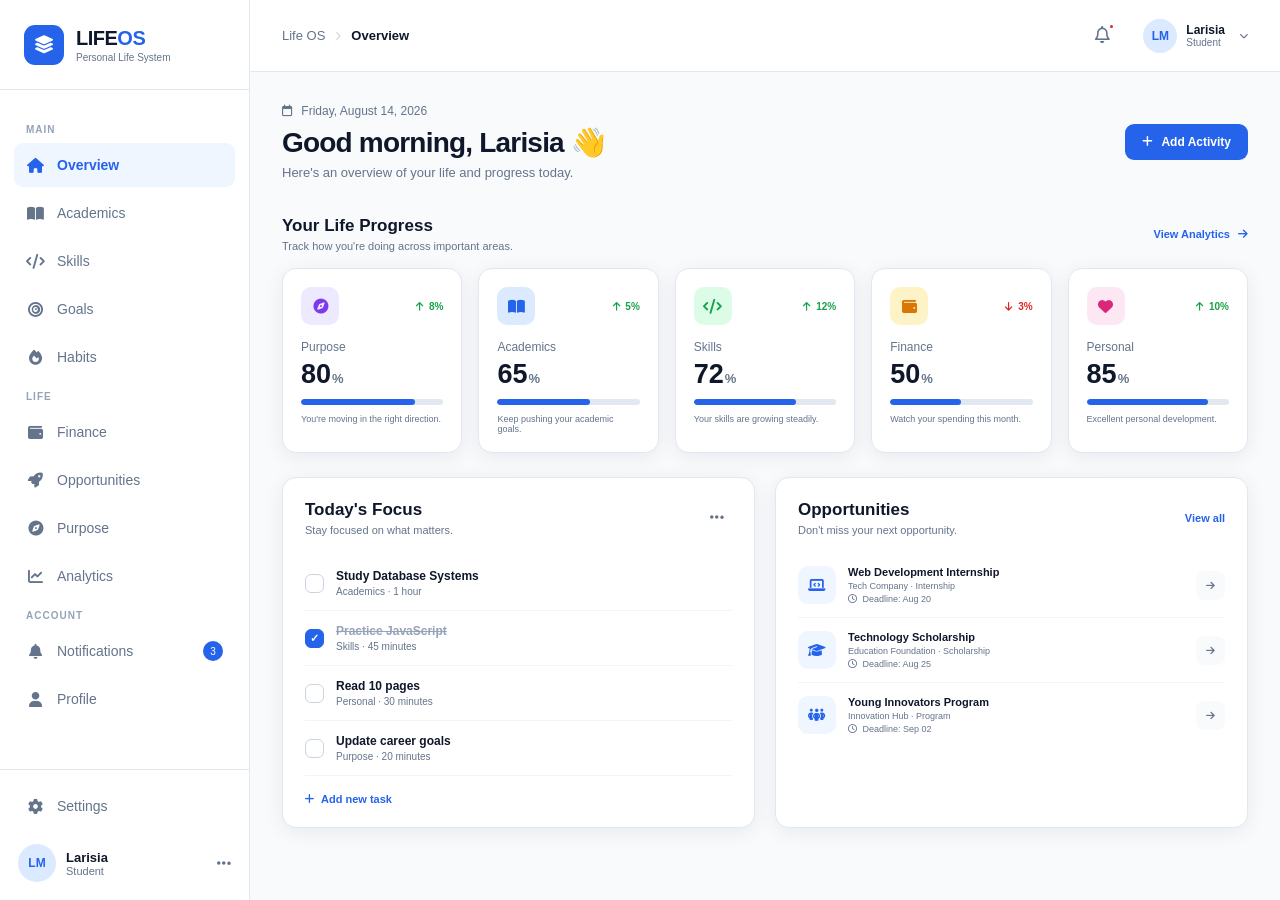
==== index.html @ ad02d50d "feat: create LIFE OS dashboard foundation" ====
<!DOCTYPE html>
<html lang="en">
<head>
    <meta charset="UTF-8">
    <meta name="viewport" content="width=device-width, initial-scale=1.0">

    <title>LIFE OS | Dashboard</title>

    <link rel="stylesheet" href="css/style.css">

    <!-- Icons -->
    <link rel="stylesheet"
          href="https://cdnjs.cloudflare.com/ajax/libs/font-awesome/6.5.2/css/all.min.css">
</head>

<body>

<div class="app">

    <!-- ================= SIDEBAR ================= -->
    <aside class="sidebar" id="sidebar">

        <div class="logo">
            <div class="logo-icon">
                <i class="fa-solid fa-layer-group"></i>
            </div>

            <div>
                <h2>LIFE<span>OS</span></h2>
                <small>Personal Life System</small>
            </div>
        </div>

        <nav class="navigation">

            <p class="nav-title">MAIN</p>

            <a href="#" class="nav-item active">
                <i class="fa-solid fa-house"></i>
                <span>Overview</span>
            </a>

            <a href="#" class="nav-item">
                <i class="fa-solid fa-book-open"></i>
                <span>Academics</span>
            </a>

            <a href="#" class="nav-item">
                <i class="fa-solid fa-code"></i>
                <span>Skills</span>
            </a>

            <a href="#" class="nav-item">
                <i class="fa-solid fa-bullseye"></i>
                <span>Goals</span>
            </a>

            <a href="#" class="nav-item">
                <i class="fa-solid fa-fire"></i>
                <span>Habits</span>
            </a>

            <p class="nav-title">LIFE</p>

            <a href="#" class="nav-item">
                <i class="fa-solid fa-wallet"></i>
                <span>Finance</span>
            </a>

            <a href="#" class="nav-item">
                <i class="fa-solid fa-rocket"></i>
                <span>Opportunities</span>
            </a>

            <a href="#" class="nav-item">
                <i class="fa-solid fa-compass"></i>
                <span>Purpose</span>
            </a>

            <a href="#" class="nav-item">
                <i class="fa-solid fa-chart-line"></i>
                <span>Analytics</span>
            </a>

            <p class="nav-title">ACCOUNT</p>

            <a href="#" class="nav-item">
                <i class="fa-solid fa-bell"></i>
                <span>Notifications</span>
                <span class="notification-count">3</span>
            </a>

            <a href="#" class="nav-item">
                <i class="fa-solid fa-user"></i>
                <span>Profile</span>
            </a>

        </nav>

        <div class="sidebar-bottom">

            <a href="#" class="nav-item">
                <i class="fa-solid fa-gear"></i>
                <span>Settings</span>
            </a>

            <div class="user-mini">

                <div class="avatar">
                    LM
                </div>

                <div class="user-info">
                    <strong>Larisia</strong>
                    <span>Student</span>
                </div>

                <i class="fa-solid fa-ellipsis"></i>

            </div>

        </div>

    </aside>


    <!-- ================= MAIN ================= -->

    <main class="main-content">

        <!-- TOPBAR -->

        <header class="topbar">

            <button class="menu-btn" id="menuBtn">
                <i class="fa-solid fa-bars"></i>
            </button>

            <div class="breadcrumb">
                <span>Life OS</span>
                <i class="fa-solid fa-chevron-right"></i>
                <strong>Overview</strong>
            </div>

            <div class="topbar-actions">

                <button class="icon-btn">
                    <i class="fa-regular fa-bell"></i>
                    <span class="notification-dot"></span>
                </button>

                <div class="top-profile">

                    <div class="avatar">
                        LM
                    </div>

                    <div>
                        <strong>Larisia</strong>
                        <small>Student</small>
                    </div>

                    <i class="fa-solid fa-chevron-down"></i>

                </div>

            </div>

        </header>


        <!-- ================= PAGE CONTENT ================= -->

        <section class="dashboard">

            <!-- WELCOME -->

            <div class="welcome-section">

                <div>
                    <p class="date">
                        <i class="fa-regular fa-calendar"></i>
                        Friday, August 14, 2026
                    </p>

                    <h1>Good morning, Larisia 👋</h1>

                    <p class="welcome-text">
                        Here's an overview of your life and progress today.
                    </p>
                </div>

                <button class="primary-btn">
                    <i class="fa-solid fa-plus"></i>
                    Add Activity
                </button>

            </div>


            <!-- LIFE PROGRESS -->

            <div class="section-heading">

                <div>
                    <h2>Your Life Progress</h2>
                    <p>Track how you're doing across important areas.</p>
                </div>

                <button class="view-btn">
                    View Analytics
                    <i class="fa-solid fa-arrow-right"></i>
                </button>

            </div>


            <div class="progress-grid">

                <!-- PURPOSE -->

                <div class="progress-card">

                    <div class="card-top">
                        <div class="card-icon purpose">
                            <i class="fa-solid fa-compass"></i>
                        </div>

                        <span class="trend positive">
                            <i class="fa-solid fa-arrow-up"></i>
                            8%
                        </span>
                    </div>

                    <h3>Purpose</h3>

                    <div class="percentage">
                        80<span>%</span>
                    </div>

                    <div class="progress-bar">
                        <div style="width: 80%;"></div>
                    </div>

                    <p>You're moving in the right direction.</p>

                </div>


                <!-- ACADEMICS -->

                <div class="progress-card">

                    <div class="card-top">
                        <div class="card-icon academics">
                            <i class="fa-solid fa-book-open"></i>
                        </div>

                        <span class="trend positive">
                            <i class="fa-solid fa-arrow-up"></i>
                            5%
                        </span>
                    </div>

                    <h3>Academics</h3>

                    <div class="percentage">
                        65<span>%</span>
                    </div>

                    <div class="progress-bar">
                        <div style="width: 65%;"></div>
                    </div>

                    <p>Keep pushing your academic goals.</p>

                </div>


                <!-- SKILLS -->

                <div class="progress-card">

                    <div class="card-top">
                        <div class="card-icon skills">
                            <i class="fa-solid fa-code"></i>
                        </div>

                        <span class="trend positive">
                            <i class="fa-solid fa-arrow-up"></i>
                            12%
                        </span>
                    </div>

                    <h3>Skills</h3>

                    <div class="percentage">
                        72<span>%</span>
                    </div>

                    <div class="progress-bar">
                        <div style="width: 72%;"></div>
                    </div>

                    <p>Your skills are growing steadily.</p>

                </div>


                <!-- FINANCE -->

                <div class="progress-card">

                    <div class="card-top">
                        <div class="card-icon finance">
                            <i class="fa-solid fa-wallet"></i>
                        </div>

                        <span class="trend negative">
                            <i class="fa-solid fa-arrow-down"></i>
                            3%
                        </span>
                    </div>

                    <h3>Finance</h3>

                    <div class="percentage">
                        50<span>%</span>
                    </div>

                    <div class="progress-bar">
                        <div style="width: 50%;"></div>
                    </div>

                    <p>Watch your spending this month.</p>

                </div>


                <!-- PERSONAL -->

                <div class="progress-card">

                    <div class="card-top">
                        <div class="card-icon personal">
                            <i class="fa-solid fa-heart"></i>
                        </div>

                        <span class="trend positive">
                            <i class="fa-solid fa-arrow-up"></i>
                            10%
                        </span>
                    </div>

                    <h3>Personal</h3>

                    <div class="percentage">
                        85<span>%</span>
                    </div>

                    <div class="progress-bar">
                        <div style="width: 85%;"></div>
                    </div>

                    <p>Excellent personal development.</p>

                </div>

            </div>


            <!-- LOWER GRID -->

            <div class="content-grid">


                <!-- TODAY'S FOCUS -->

                <div class="dashboard-card tasks-card">

                    <div class="card-heading">

                        <div>
                            <h2>Today's Focus</h2>
                            <p>Stay focused on what matters.</p>
                        </div>

                        <button class="more-btn">
                            <i class="fa-solid fa-ellipsis"></i>
                        </button>

                    </div>


                    <div class="task-list">

                        <label class="task">

                            <input type="checkbox">

                            <span class="custom-check"></span>

                            <div class="task-content">
                                <strong>Study Database Systems</strong>
                                <small>Academics · 1 hour</small>
                            </div>

                        </label>


                        <label class="task completed">

                            <input type="checkbox" checked>

                            <span class="custom-check"></span>

                            <div class="task-content">
                                <strong>Practice JavaScript</strong>
                                <small>Skills · 45 minutes</small>
                            </div>

                        </label>


                        <label class="task">

                            <input type="checkbox">

                            <span class="custom-check"></span>

                            <div class="task-content">
                                <strong>Read 10 pages</strong>
                                <small>Personal · 30 minutes</small>
                            </div>

                        </label>


                        <label class="task">

                            <input type="checkbox">

                            <span class="custom-check"></span>

                            <div class="task-content">
                                <strong>Update career goals</strong>
                                <small>Purpose · 20 minutes</small>
                            </div>

                        </label>

                    </div>

                    <button class="add-task">
                        <i class="fa-solid fa-plus"></i>
                        Add new task
                    </button>

                </div>


                <!-- OPPORTUNITIES -->

                <div class="dashboard-card opportunities-card">

                    <div class="card-heading">

                        <div>
                            <h2>Opportunities</h2>
                            <p>Don't miss your next opportunity.</p>
                        </div>

                        <button class="view-all">
                            View all
                        </button>

                    </div>


                    <div class="opportunity-list">


                        <div class="opportunity">

                            <div class="opportunity-icon">
                                <i class="fa-solid fa-laptop-code"></i>
                            </div>

                            <div class="opportunity-info">
                                <strong>Web Development Internship</strong>
                                <span>Tech Company · Internship</span>
                                <small>
                                    <i class="fa-regular fa-clock"></i>
                                    Deadline: Aug 20
                                </small>
                            </div>

                            <button class="arrow-btn">
                                <i class="fa-solid fa-arrow-right"></i>
                            </button>

                        </div>


                        <div class="opportunity">

                            <div class="opportunity-icon">
                                <i class="fa-solid fa-graduation-cap"></i>
                            </div>

                            <div class="opportunity-info">
                                <strong>Technology Scholarship</strong>
                                <span>Education Foundation · Scholarship</span>
                                <small>
                                    <i class="fa-regular fa-clock"></i>
                                    Deadline: Aug 25
                                </small>
                            </div>

                            <button class="arrow-btn">
                                <i class="fa-solid fa-arrow-right"></i>
                            </button>

                        </div>


                        <div class="opportunity">

                            <div class="opportunity-icon">
                                <i class="fa-solid fa-people-group"></i>
                            </div>

                            <div class="opportunity-info">
                                <strong>Young Innovators Program</strong>
                                <span>Innovation Hub · Program</span>
                                <small>
                                    <i class="fa-regular fa-clock"></i>
                                    Deadline: Sep 02
                                </small>
                            </div>

                            <button class="arrow-btn">
                                <i class="fa-solid fa-arrow-right"></i>
                            </button>

                        </div>

                    </div>

                </div>

            </div>

        </section>

    </main>

</div>


<script src="js/dashboard.js"></script>

</body>
</html>
---- css/style.css ----
:root {
    --primary: #2563eb;
    --primary-dark: #1d4ed8;

    --dark: #0f172a;
    --text: #334155;
    --muted: #64748b;

    --background: #f8fafc;
    --white: #ffffff;
    --border: #e2e8f0;

    --success: #16a34a;
    --warning: #f59e0b;
    --danger: #dc2626;

    --sidebar-width: 250px;

    --radius: 14px;
    --shadow: 0 4px 20px rgba(15, 23, 42, 0.07);
}


/* ================= RESET ================= */

* {
    margin: 0;
    padding: 0;
    box-sizing: border-box;
}

body {
    font-family: Inter, "Segoe UI", Arial, sans-serif;
    background: var(--background);
    color: var(--text);
}

button,
input {
    font: inherit;
}

button {
    border: none;
    cursor: pointer;
}

a {
    text-decoration: none;
    color: inherit;
}


/* ================= APP ================= */

.app {
    min-height: 100vh;
}


/* ================= SIDEBAR ================= */

.sidebar {
    position: fixed;
    left: 0;
    top: 0;

    width: var(--sidebar-width);
    height: 100vh;

    background: var(--white);
    border-right: 1px solid var(--border);

    display: flex;
    flex-direction: column;

    z-index: 100;
}


/* LOGO */

.logo {
    height: 90px;

    display: flex;
    align-items: center;
    gap: 12px;

    padding: 0 24px;

    border-bottom: 1px solid var(--border);
}

.logo-icon {
    width: 40px;
    height: 40px;

    border-radius: 11px;

    background: var(--primary);
    color: var(--white);

    display: flex;
    align-items: center;
    justify-content: center;

    font-size: 18px;
}

.logo h2 {
    font-size: 20px;
    color: var(--dark);
    letter-spacing: -0.5px;
}

.logo h2 span {
    color: var(--primary);
}

.logo small {
    display: block;
    color: var(--muted);
    font-size: 10px;
    margin-top: 2px;
}


/* NAVIGATION */

.navigation {
    padding: 22px 14px;
    flex: 1;
    overflow-y: auto;
}

.nav-title {
    font-size: 10px;
    font-weight: 700;

    color: #94a3b8;

    letter-spacing: 1px;

    padding: 0 12px;
    margin: 12px 0 8px;
}

.nav-item {
    min-height: 44px;

    display: flex;
    align-items: center;

    gap: 13px;

    padding: 0 12px;

    margin-bottom: 4px;

    border-radius: 9px;

    color: var(--muted);

    font-size: 14px;
    font-weight: 500;

    transition: 0.2s ease;
}

.nav-item i {
    width: 18px;
    text-align: center;
    font-size: 15px;
}

.nav-item:hover {
    background: #eff6ff;
    color: var(--primary);
}

.nav-item.active {
    background: #eff6ff;
    color: var(--primary);
    font-weight: 600;
}

.notification-count {
    margin-left: auto;

    min-width: 20px;
    height: 20px;

    padding: 0 5px;

    border-radius: 20px;

    background: var(--primary);
    color: white;

    display: flex;
    align-items: center;
    justify-content: center;

    font-size: 10px;
}


/* SIDEBAR BOTTOM */

.sidebar-bottom {
    padding: 14px;
    border-top: 1px solid var(--border);
}

.user-mini {
    display: flex;
    align-items: center;
    gap: 10px;

    padding: 12px 4px 4px;
}

.avatar {
    width: 38px;
    height: 38px;

    flex-shrink: 0;

    border-radius: 50%;

    background: #dbeafe;
    color: var(--primary);

    display: flex;
    align-items: center;
    justify-content: center;

    font-size: 12px;
    font-weight: 700;
}

.user-info {
    display: flex;
    flex-direction: column;

    flex: 1;
}

.user-info strong {
    color: var(--dark);
    font-size: 13px;
}

.user-info span {
    color: var(--muted);
    font-size: 11px;
}

.user-mini > i {
    color: var(--muted);
}


/* ================= MAIN ================= */

.main-content {
    margin-left: var(--sidebar-width);
    min-height: 100vh;
}


/* ================= TOPBAR ================= */

.topbar {
    height: 72px;

    padding: 0 32px;

    background: var(--white);
    border-bottom: 1px solid var(--border);

    display: flex;
    align-items: center;
    justify-content: space-between;
}

.breadcrumb {
    display: flex;
    align-items: center;
    gap: 10px;

    font-size: 13px;
}

.breadcrumb span {
    color: var(--muted);
}

.breadcrumb i {
    color: #cbd5e1;
    font-size: 9px;
}

.breadcrumb strong {
    color: var(--dark);
}

.topbar-actions {
    display: flex;
    align-items: center;
    gap: 22px;
}

.icon-btn {
    position: relative;

    width: 38px;
    height: 38px;

    background: transparent;

    color: var(--muted);

    font-size: 17px;
}

.notification-dot {
    position: absolute;

    top: 6px;
    right: 6px;

    width: 7px;
    height: 7px;

    background: var(--danger);
    border: 2px solid white;

    border-radius: 50%;
}

.top-profile {
    display: flex;
    align-items: center;
    gap: 9px;
}

.top-profile .avatar {
    width: 34px;
    height: 34px;
}

.top-profile div:nth-child(2) {
    display: flex;
    flex-direction: column;
}

.top-profile strong {
    font-size: 12px;
    color: var(--dark);
}

.top-profile small {
    font-size: 10px;
    color: var(--muted);
}

.top-profile > i {
    color: var(--muted);
    font-size: 9px;
    margin-left: 5px;
}

.menu-btn {
    display: none;

    width: 38px;
    height: 38px;

    background: transparent;
    color: var(--dark);
}


/* ================= DASHBOARD ================= */

.dashboard {
    max-width: 1600px;
    margin: auto;

    padding: 32px;
}


/* WELCOME */

.welcome-section {
    display: flex;
    align-items: center;
    justify-content: space-between;

    margin-bottom: 36px;
}

.date {
    color: var(--muted);
    font-size: 12px;
    margin-bottom: 8px;
}

.date i {
    margin-right: 5px;
}

.welcome-section h1 {
    color: var(--dark);

    font-size: 28px;
    letter-spacing: -0.8px;

    margin-bottom: 6px;
}

.welcome-text {
    color: var(--muted);
    font-size: 13px;
}

.primary-btn {
    display: flex;
    align-items: center;
    gap: 8px;

    background: var(--primary);
    color: white;

    padding: 11px 17px;

    border-radius: 9px;

    font-size: 12px;
    font-weight: 600;

    transition: 0.2s;
}

.primary-btn:hover {
    background: var(--primary-dark);
}


/* SECTION HEADING */

.section-heading,
.card-heading {
    display: flex;
    align-items: center;
    justify-content: space-between;
}

.section-heading {
    margin-bottom: 16px;
}

.section-heading h2,
.card-heading h2 {
    font-size: 17px;
    color: var(--dark);
}

.section-heading p,
.card-heading p {
    margin-top: 4px;
    color: var(--muted);
    font-size: 11px;
}

.view-btn,
.view-all {
    background: transparent;
    color: var(--primary);

    font-size: 11px;
    font-weight: 600;
}

.view-btn i {
    margin-left: 5px;
}


/* ================= PROGRESS CARDS ================= */

.progress-grid {
    display: grid;

    grid-template-columns: repeat(5, 1fr);

    gap: 16px;

    margin-bottom: 24px;
}

.progress-card {
    background: var(--white);

    border: 1px solid var(--border);

    border-radius: var(--radius);

    padding: 18px;

    box-shadow: var(--shadow);
}

.card-top {
    display: flex;
    justify-content: space-between;
    align-items: center;

    margin-bottom: 15px;
}

.card-icon {
    width: 38px;
    height: 38px;

    border-radius: 10px;

    display: flex;
    align-items: center;
    justify-content: center;

    font-size: 15px;
}

.card-icon.purpose {
    background: #ede9fe;
    color: #7c3aed;
}

.card-icon.academics {
    background: #dbeafe;
    color: #2563eb;
}

.card-icon.skills {
    background: #dcfce7;
    color: #16a34a;
}

.card-icon.finance {
    background: #fef3c7;
    color: #d97706;
}

.card-icon.personal {
    background: #fce7f3;
    color: #db2777;
}

.trend {
    font-size: 10px;
    font-weight: 600;
}

.trend i {
    margin-right: 2px;
}

.trend.positive {
    color: var(--success);
}

.trend.negative {
    color: var(--danger);
}

.progress-card h3 {
    font-size: 12px;
    color: var(--muted);
    font-weight: 500;
}

.percentage {
    color: var(--dark);

    font-size: 27px;
    font-weight: 700;

    margin: 5px 0 9px;
}

.percentage span {
    font-size: 13px;
    color: var(--muted);
    margin-left: 1px;
}

.progress-bar {
    height: 6px;

    background: #e2e8f0;

    border-radius: 20px;

    overflow: hidden;
}

.progress-bar div {
    height: 100%;

    background: var(--primary);

    border-radius: inherit;
}

.progress-card p {
    color: var(--muted);
    font-size: 9px;

    margin-top: 9px;
}


/* ================= LOWER CONTENT ================= */

.content-grid {
    display: grid;

    grid-template-columns: 1fr 1fr;

    gap: 20px;
}

.dashboard-card {
    background: var(--white);

    border: 1px solid var(--border);

    border-radius: var(--radius);

    padding: 22px;

    box-shadow: var(--shadow);
}

.more-btn {
    width: 30px;
    height: 30px;

    background: transparent;

    color: var(--muted);
}


/* TASKS */

.task-list {
    margin-top: 20px;
}

.task {
    display: flex;
    align-items: center;

    gap: 12px;

    padding: 13px 0;

    border-bottom: 1px solid #f1f5f9;

    cursor: pointer;
}

.task input {
    display: none;
}

.custom-check {
    width: 19px;
    height: 19px;

    border: 1.5px solid #cbd5e1;

    border-radius: 6px;

    flex-shrink: 0;
}

.task input:checked + .custom-check {
    background: var(--primary);
    border-color: var(--primary);
}

.task input:checked + .custom-check::after {
    content: "✓";

    display: flex;
    align-items: center;
    justify-content: center;

    height: 100%;

    color: white;
    font-size: 11px;
    font-weight: bold;
}

.task-content {
    display: flex;
    flex-direction: column;

    gap: 3px;
}

.task-content strong {
    font-size: 12px;
    color: var(--dark);
}

.task-content small {
    color: var(--muted);
    font-size: 10px;
}

.task.completed .task-content strong {
    text-decoration: line-through;
    color: #94a3b8;
}

.add-task {
    display: flex;
    align-items: center;
    gap: 7px;

    background: transparent;

    color: var(--primary);

    font-size: 11px;
    font-weight: 600;

    margin-top: 17px;
}


/* ================= OPPORTUNITIES ================= */

.opportunity-list {
    margin-top: 17px;
}

.opportunity {
    display: flex;
    align-items: center;

    gap: 12px;

    padding: 13px 0;

    border-bottom: 1px solid #f1f5f9;
}

.opportunity:last-child {
    border-bottom: none;
}

.opportunity-icon {
    width: 38px;
    height: 38px;

    flex-shrink: 0;

    border-radius: 10px;

    background: #eff6ff;
    color: var(--primary);

    display: flex;
    align-items: center;
    justify-content: center;

    font-size: 14px;
}

.opportunity-info {
    display: flex;
    flex-direction: column;

    gap: 3px;

    flex: 1;
}

.opportunity-info strong {
    color: var(--dark);
    font-size: 11px;
}

.opportunity-info span,
.opportunity-info small {
    color: var(--muted);
    font-size: 9px;
}

.opportunity-info small i {
    margin-right: 3px;
}

.arrow-btn {
    width: 29px;
    height: 29px;

    border-radius: 8px;

    background: #f8fafc;

    color: var(--muted);

    font-size: 10px;
}

.arrow-btn:hover {
    background: #eff6ff;
    color: var(--primary);
}


/* ================= RESPONSIVE ================= */

@media (max-width: 1200px) {

    .progress-grid {
        grid-template-columns: repeat(3, 1fr);
    }

}

@media (max-width: 900px) {

    .sidebar {
        transform: translateX(-100%);
        transition: 0.3s ease;
    }

    .sidebar.open {
        transform: translateX(0);
    }

    .main-content {
        margin-left: 0;
    }

    .menu-btn {
        display: block;
    }

    .topbar {
        padding: 0 20px;
    }

    .breadcrumb {
        display: none;
    }

    .dashboard {
        padding: 24px 20px;
    }

    .content-grid {
        grid-template-columns: 1fr;
    }

}

@media (max-width: 650px) {

    .dashboard {
        padding: 20px 15px;
    }

    .welcome-section {
        align-items: flex-start;
        flex-direction: column;
        gap: 18px;
    }

    .welcome-section h1 {
        font-size: 23px;
    }

    .progress-grid {
        grid-template-columns: repeat(2, 1fr);
    }

    .top-profile div:nth-child(2),
    .top-profile > i {
        display: none;
    }

}

@media (max-width: 430px) {

    .progress-grid {
        grid-template-columns: 1fr;
    }

    .progress-card {
        padding: 16px;
    }

    .topbar-actions {
        gap: 8px;
    }

}
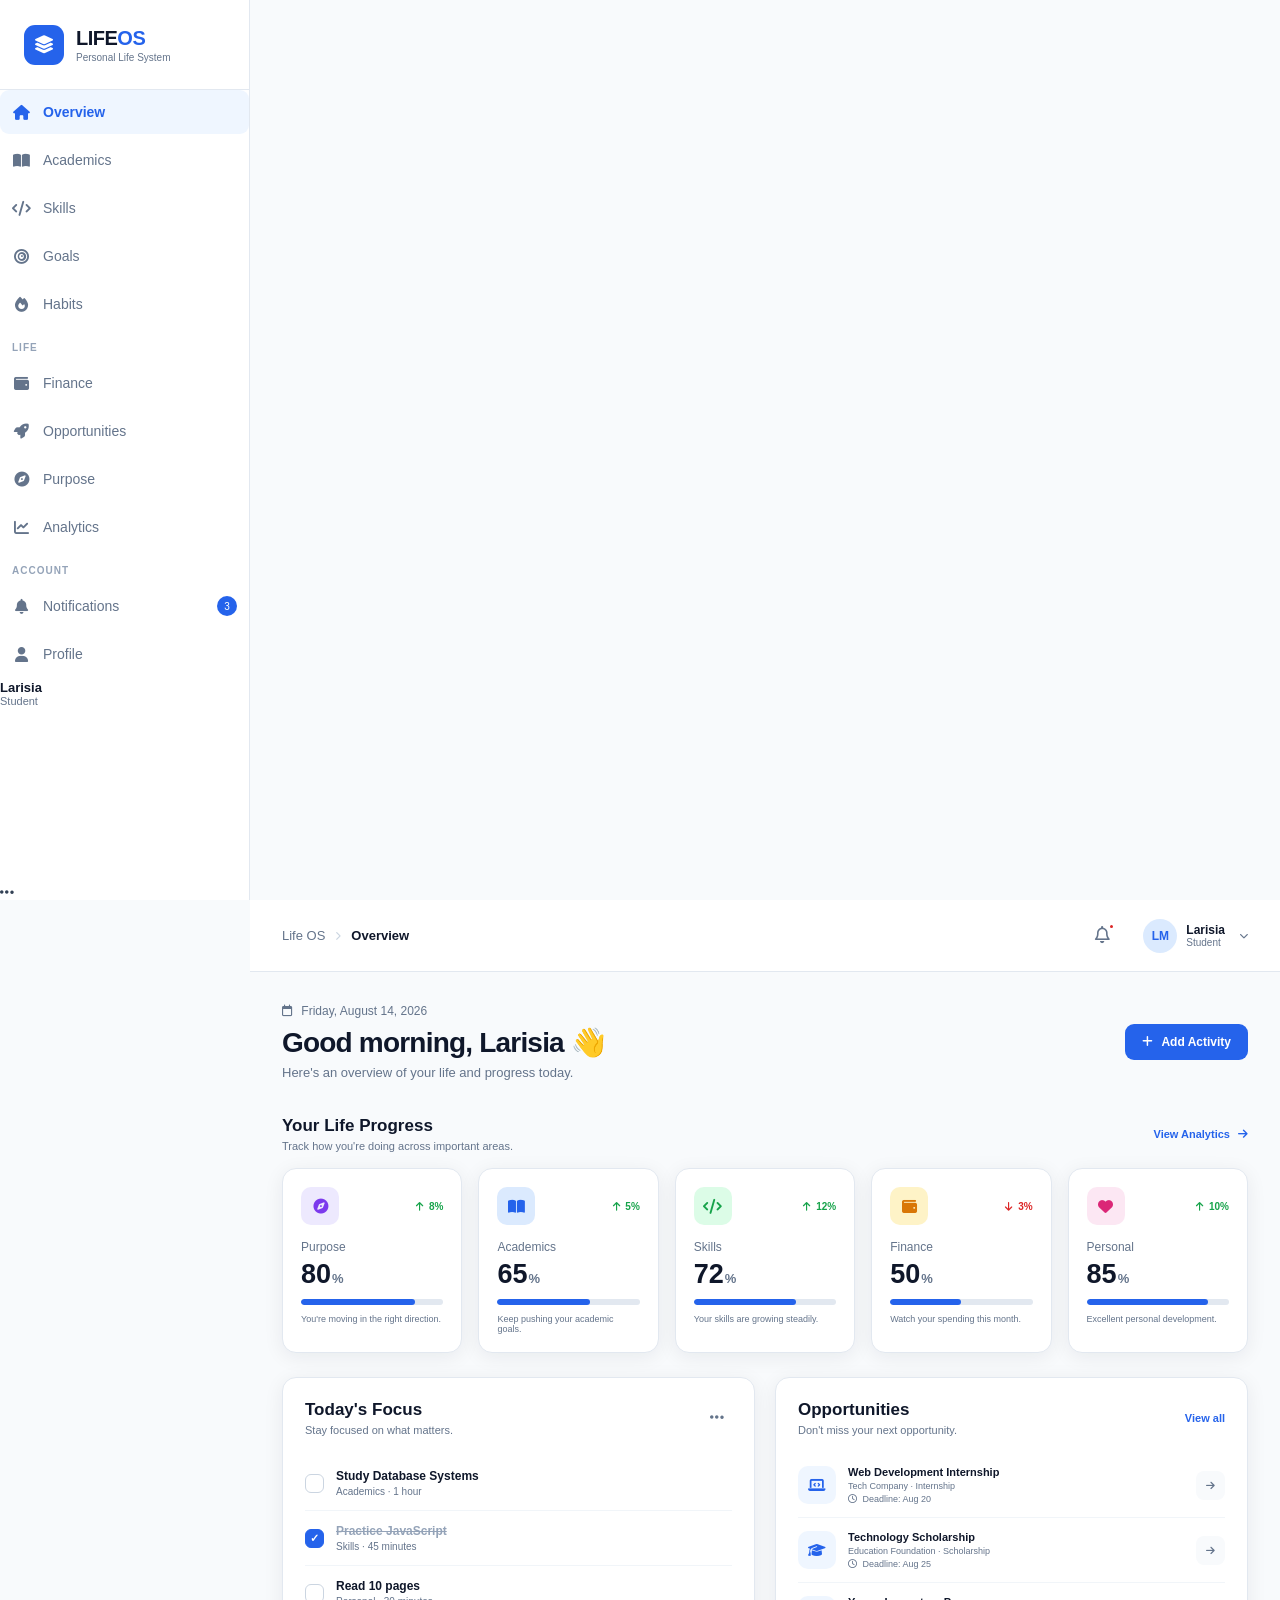
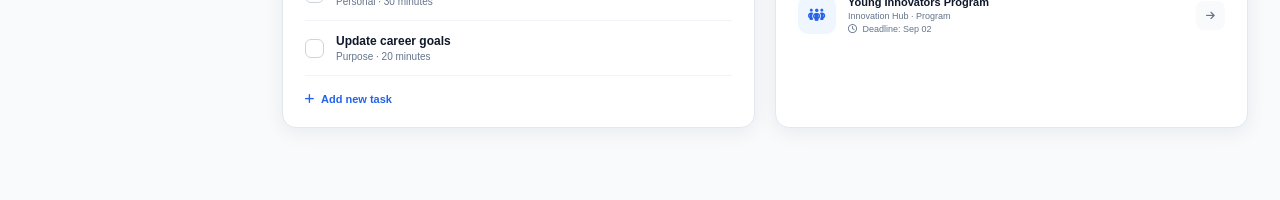
==== commit e9ce1a05: "feat: create LIFE OS dashboard foundation" ====
--- a/index.html
+++ b/index.html
@@ -30,85 +30,65 @@
                 <small>Personal Life System</small>
             </div>
         </div>
-
-        <nav class="navigation">
-
-            <p class="nav-title">MAIN</p>
-
-            <a href="#" class="nav-item active">
-                <i class="fa-solid fa-house"></i>
-                <span>Overview</span>
-            </a>
-
-            <a href="#" class="nav-item">
-                <i class="fa-solid fa-book-open"></i>
-                <span>Academics</span>
-            </a>
-
-            <a href="#" class="nav-item">
-                <i class="fa-solid fa-code"></i>
-                <span>Skills</span>
-            </a>
-
-            <a href="#" class="nav-item">
-                <i class="fa-solid fa-bullseye"></i>
-                <span>Goals</span>
-            </a>
-
-            <a href="#" class="nav-item">
-                <i class="fa-solid fa-fire"></i>
-                <span>Habits</span>
-            </a>
-
-            <p class="nav-title">LIFE</p>
-
-            <a href="#" class="nav-item">
-                <i class="fa-solid fa-wallet"></i>
-                <span>Finance</span>
-            </a>
-
-            <a href="#" class="nav-item">
-                <i class="fa-solid fa-rocket"></i>
-                <span>Opportunities</span>
-            </a>
-
-            <a href="#" class="nav-item">
-                <i class="fa-solid fa-compass"></i>
-                <span>Purpose</span>
-            </a>
-
-            <a href="#" class="nav-item">
-                <i class="fa-solid fa-chart-line"></i>
-                <span>Analytics</span>
-            </a>
-
-            <p class="nav-title">ACCOUNT</p>
-
-            <a href="#" class="nav-item">
-                <i class="fa-solid fa-bell"></i>
-                <span>Notifications</span>
-                <span class="notification-count">3</span>
-            </a>
-
-            <a href="#" class="nav-item">
-                <i class="fa-solid fa-user"></i>
-                <span>Profile</span>
-            </a>
-
-        </nav>
-
-        <div class="sidebar-bottom">
-
-            <a href="#" class="nav-item">
-                <i class="fa-solid fa-gear"></i>
-                <span>Settings</span>
-            </a>
-
-            <div class="user-mini">
-
-                <div class="avatar">
-                    LM
-                </div>
+<a href="../index.html" class="nav-item active">
+    <i class="fa-solid fa-house"></i>
+    <span>Overview</span>
+</a>
+
+<a href="pages/academics.html" class="nav-item">
+    <i class="fa-solid fa-book-open"></i>
+    <span>Academics</span>
+</a>
+
+<a href="pages/skills.html" class="nav-item">
+    <i class="fa-solid fa-code"></i>
+    <span>Skills</span>
+</a>
+
+<a href="pages/goals.html" class="nav-item">
+    <i class="fa-solid fa-bullseye"></i>
+    <span>Goals</span>
+</a>
+
+<a href="pages/habits.html" class="nav-item">
+    <i class="fa-solid fa-fire"></i>
+    <span>Habits</span>
+</a>
+
+<p class="nav-title">LIFE</p>
+
+<a href="pages/finance.html" class="nav-item">
+    <i class="fa-solid fa-wallet"></i>
+    <span>Finance</span>
+</a>
+
+<a href="pages/opportunities.html" class="nav-item">
+    <i class="fa-solid fa-rocket"></i>
+    <span>Opportunities</span>
+</a>
+
+<a href="pages/purpose.html" class="nav-item">
+    <i class="fa-solid fa-compass"></i>
+    <span>Purpose</span>
+</a>
+
+<a href="pages/analytics.html" class="nav-item">
+    <i class="fa-solid fa-chart-line"></i>
+    <span>Analytics</span>
+</a>
+
+<p class="nav-title">ACCOUNT</p>
+
+<a href="pages/notifications.html" class="nav-item">
+    <i class="fa-solid fa-bell"></i>
+    <span>Notifications</span>
+    <span class="notification-count">3</span>
+</a>
+
+<a href="pages/profile.html" class="nav-item">
+    <i class="fa-solid fa-user"></i>
+    <span>Profile</span>
+</a>
 
                 <div class="user-info">
                     <strong>Larisia</strong>
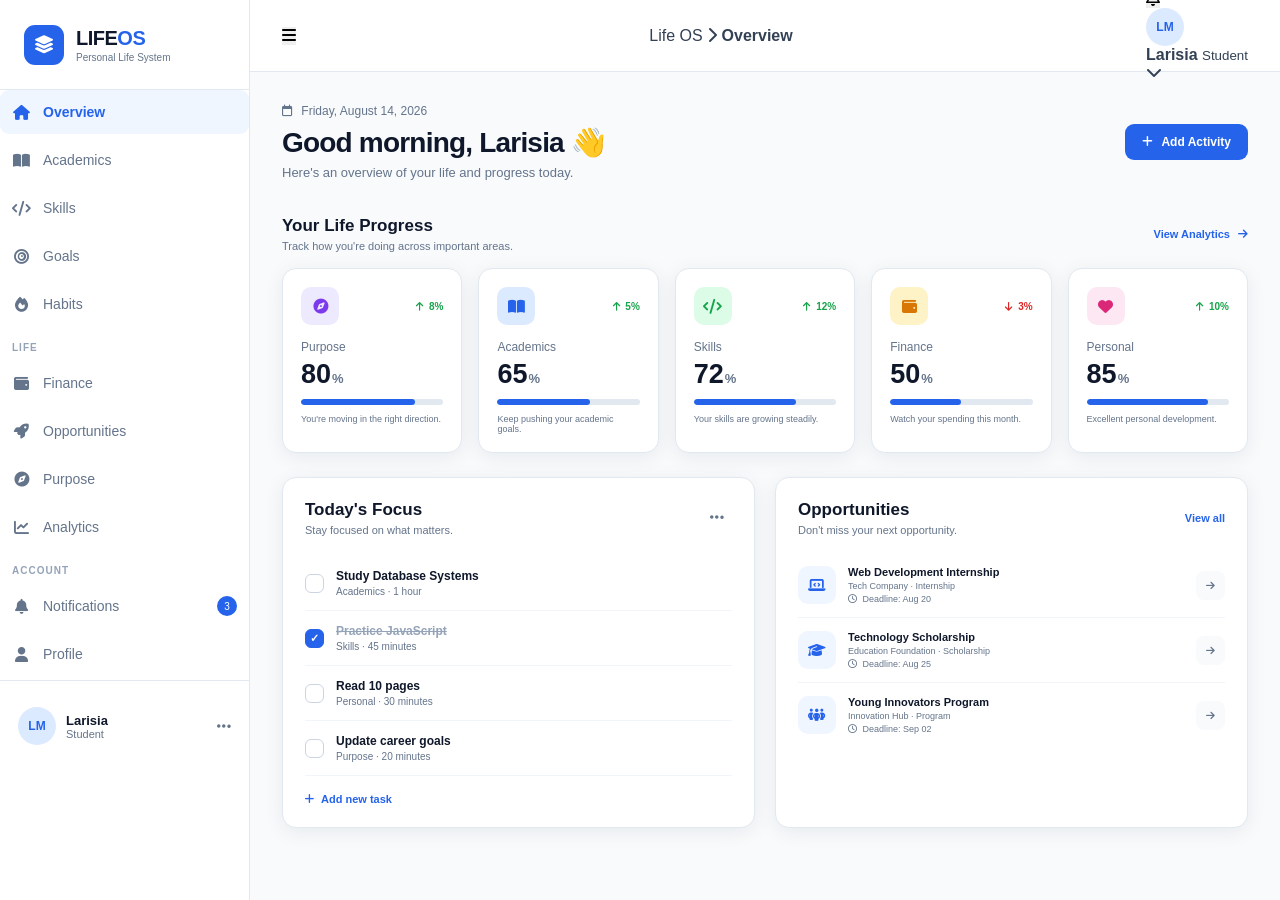
==== commit 44f2f72a: "currected my topbar section both html and css" ====
--- a/index.html
+++ b/index.html
@@ -90,18 +90,29 @@
     <span>Profile</span>
 </a>
 
-                <div class="user-info">
-                    <strong>Larisia</strong>
-                    <span>Student</span>
-                </div>
-
-                <i class="fa-solid fa-ellipsis"></i>
-
-            </div>
-
+
+<!-- SIDEBAR USER -->
+
+<div class="sidebar-bottom">
+
+    <div class="user-mini">
+
+        <div class="avatar">
+            LM
         </div>
 
-    </aside>
+        <div class="user-info">
+            <strong>Larisia</strong>
+            <span>Student</span>
+        </div>
+
+        <i class="fa-solid fa-ellipsis"></i>
+
+    </div>
+
+</div>
+
+</aside>
 
 
     <!-- ================= MAIN ================= -->
--- a/css/style.css
+++ b/css/style.css
@@ -62,8 +62,8 @@
 
 .sidebar {
     position: fixed;
+    top: 0;
     left: 0;
-    top: 0;
 
     width: var(--sidebar-width);
     height: 100vh;
@@ -78,7 +78,7 @@
 }
 
 
-/* LOGO */
+/* ================= LOGO ================= */
 
 .logo {
     height: 90px;
@@ -126,7 +126,7 @@
 }
 
 
-/* NAVIGATION */
+/* ================= NAVIGATION ================= */
 
 .navigation {
     padding: 22px 14px;
@@ -206,7 +206,7 @@
 }
 
 
-/* SIDEBAR BOTTOM */
+/* ================= SIDEBAR BOTTOM ================= */
 
 .sidebar-bottom {
     padding: 14px;
@@ -243,7 +243,6 @@
 .user-info {
     display: flex;
     flex-direction: column;
-
     flex: 1;
 }
 
@@ -267,119 +266,33 @@
 .main-content {
     margin-left: var(--sidebar-width);
     min-height: 100vh;
+
+    padding-top: 72px;
 }
 
 
 /* ================= TOPBAR ================= */
 
 .topbar {
+    position: fixed;
+
+    top: 0;
+    left: var(--sidebar-width);
+    right: 0;
+
     height: 72px;
 
     padding: 0 32px;
 
     background: var(--white);
+
     border-bottom: 1px solid var(--border);
 
     display: flex;
     align-items: center;
     justify-content: space-between;
-}
-
-.breadcrumb {
-    display: flex;
-    align-items: center;
-    gap: 10px;
-
-    font-size: 13px;
-}
-
-.breadcrumb span {
-    color: var(--muted);
-}
-
-.breadcrumb i {
-    color: #cbd5e1;
-    font-size: 9px;
-}
-
-.breadcrumb strong {
-    color: var(--dark);
-}
-
-.topbar-actions {
-    display: flex;
-    align-items: center;
-    gap: 22px;
-}
-
-.icon-btn {
-    position: relative;
-
-    width: 38px;
-    height: 38px;
-
-    background: transparent;
-
-    color: var(--muted);
-
-    font-size: 17px;
-}
-
-.notification-dot {
-    position: absolute;
-
-    top: 6px;
-    right: 6px;
-
-    width: 7px;
-    height: 7px;
-
-    background: var(--danger);
-    border: 2px solid white;
-
-    border-radius: 50%;
-}
-
-.top-profile {
-    display: flex;
-    align-items: center;
-    gap: 9px;
-}
-
-.top-profile .avatar {
-    width: 34px;
-    height: 34px;
-}
-
-.top-profile div:nth-child(2) {
-    display: flex;
-    flex-direction: column;
-}
-
-.top-profile strong {
-    font-size: 12px;
-    color: var(--dark);
-}
-
-.top-profile small {
-    font-size: 10px;
-    color: var(--muted);
-}
-
-.top-profile > i {
-    color: var(--muted);
-    font-size: 9px;
-    margin-left: 5px;
-}
-
-.menu-btn {
-    display: none;
-
-    width: 38px;
-    height: 38px;
-
-    background: transparent;
-    color: var(--dark);
+
+    z-index: 90;
 }
 
 
@@ -393,7 +306,7 @@
 }
 
 
-/* WELCOME */
+/* ================= WELCOME ================= */
 
 .welcome-section {
     display: flex;
@@ -450,7 +363,7 @@
 }
 
 
-/* SECTION HEADING */
+/* ================= SECTION HEADING ================= */
 
 .section-heading,
 .card-heading {
@@ -656,7 +569,7 @@
 }
 
 
-/* TASKS */
+/* ================= TASKS ================= */
 
 .task-list {
     margin-top: 20px;
@@ -705,6 +618,7 @@
     height: 100%;
 
     color: white;
+
     font-size: 11px;
     font-weight: bold;
 }
@@ -734,6 +648,7 @@
 .add-task {
     display: flex;
     align-items: center;
+
     gap: 7px;
 
     background: transparent;
@@ -839,11 +754,13 @@
 
 }
 
+
+/* TABLET / SMALL LAPTOP */
+
 @media (max-width: 900px) {
 
     .sidebar {
         transform: translateX(-100%);
-        transition: 0.3s ease;
     }
 
     .sidebar.open {
@@ -852,13 +769,11 @@
 
     .main-content {
         margin-left: 0;
-    }
-
-    .menu-btn {
-        display: block;
+        padding-top: 72px;
     }
 
     .topbar {
+        left: 0;
         padding: 0 20px;
     }
 
@@ -875,6 +790,9 @@
     }
 
 }
+
+
+/* MOBILE */
 
 @media (max-width: 650px) {
 
@@ -885,6 +803,7 @@
     .welcome-section {
         align-items: flex-start;
         flex-direction: column;
+
         gap: 18px;
     }
 
@@ -903,6 +822,9 @@
 
 }
 
+
+/* SMALL MOBILE */
+
 @media (max-width: 430px) {
 
     .progress-grid {
@@ -913,6 +835,10 @@
         padding: 16px;
     }
 
+    .topbar {
+        padding: 0 15px;
+    }
+
     .topbar-actions {
         gap: 8px;
     }
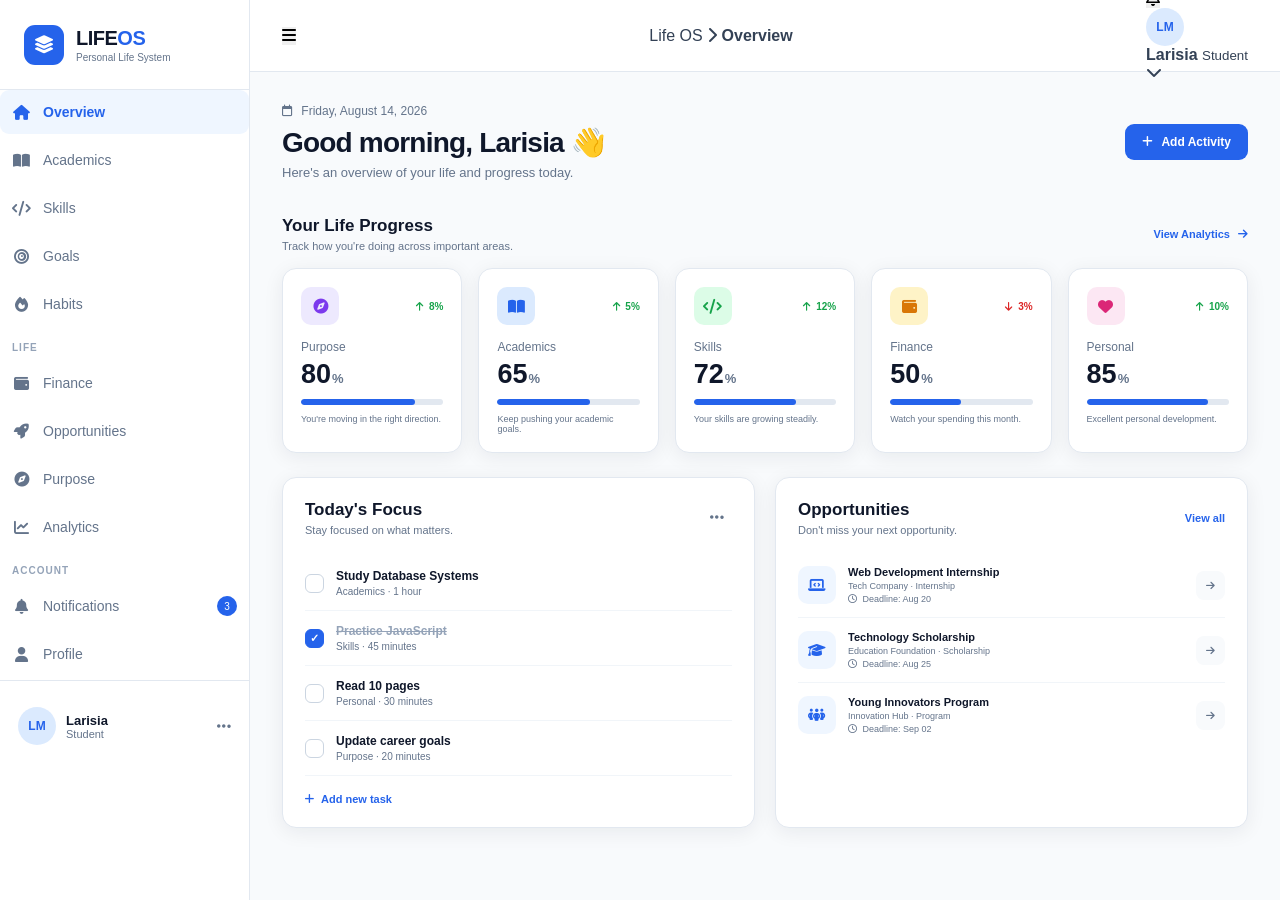
==== commit df993f4f: "created the skill, habit and profile section" ====
--- a/index.html
+++ b/index.html
@@ -181,7 +181,7 @@
                     </p>
                 </div>
 
-                <button class="primary-btn">
+               <button class="primary-btn" id="addActivityBtn">
                     <i class="fa-solid fa-plus"></i>
                     Add Activity
                 </button>
--- a/css/style.css
+++ b/css/style.css
@@ -265,11 +265,11 @@
 
 .main-content {
     margin-left: var(--sidebar-width);
-    min-height: 100vh;
-
     padding-top: 72px;
-}
-
+
+    height: 100vh;
+    overflow-y: auto;
+}
 
 /* ================= TOPBAR ================= */
 
@@ -300,7 +300,7 @@
 
 .dashboard {
     max-width: 1600px;
-    margin: auto;
+    margin:0 auto;
 
     padding: 32px;
 }
@@ -843,4 +843,5 @@
         gap: 8px;
     }
 
-}+}
+
